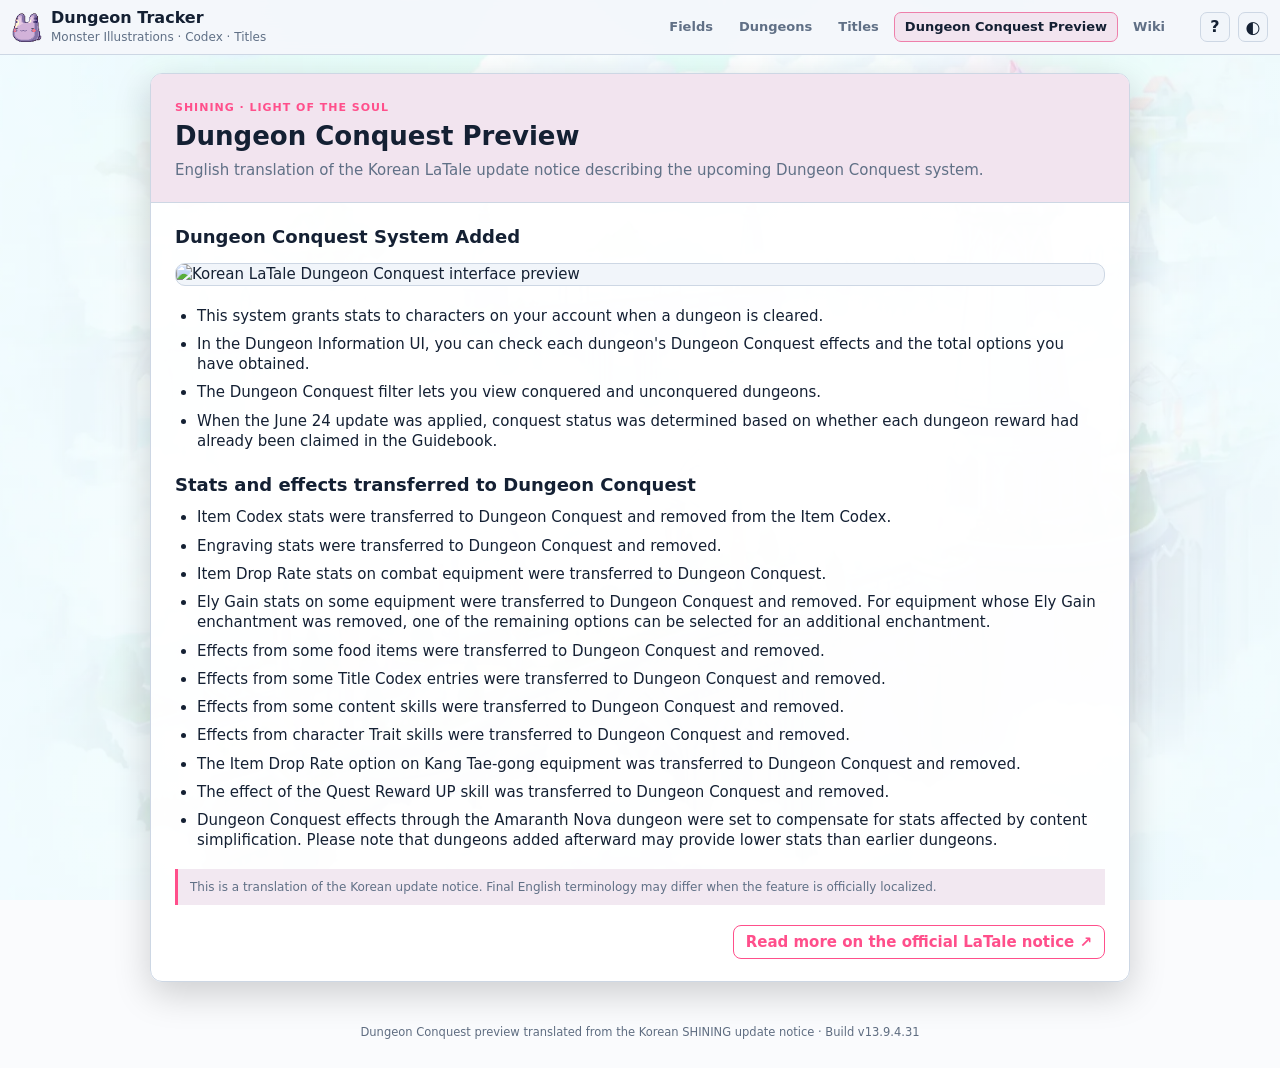
==== conquest-preview.html @ 909fe715 "Add files via upload" ====
<!doctype html>
<html lang="en">
<head>
  <meta charset="utf-8">
  <meta name="viewport" content="width=device-width,initial-scale=1">
  <meta name="color-scheme" content="dark light">
  <link rel="icon" type="image/x-icon" href="favicon.ico?v=13.9.4.31">
  <link rel="shortcut icon" type="image/x-icon" href="favicon.ico?v=13.9.4.31">
  <title>Dungeon Conquest Preview · LaTale Dungeon Tracker</title>
  <link rel="stylesheet" href="assets/styles.css?v=13.9.4.31">
</head>
<body>
  <header class="topbar"><div class="shell topbar-inner">
    <a class="brand" href="dungeons.html" aria-label="LaTale Dungeon Tracker home"><span class="brand-mark"><img src="assets/favicon-purple.png?v=13.9.4.31" alt="" aria-hidden="true"></span><span><strong>Dungeon Tracker</strong><small>Monster Illustrations · Codex · Titles</small></span></a>
    <nav class="site-nav" aria-label="Site sections">
      <a class="site-nav-link" href="fields.html">Fields</a><a class="site-nav-link" href="dungeons.html">Dungeons</a><a class="site-nav-link" href="titles.html">Titles</a><a class="site-nav-link active" href="conquest-preview.html">Dungeon Conquest Preview</a><a class="site-nav-link" href="https://latale.wiki.gg/wiki/Illustration_Book" target="_blank" rel="noopener noreferrer">Wiki</a>
    </nav>
    <div class="topbar-actions"><button id="help-toggle" class="icon-button help-button" type="button" aria-label="Open tracker guide" title="Guide / Help">?</button><button id="theme-toggle" class="icon-button" type="button" aria-label="Theme: System. Click to switch theme." title="Theme: System">◐</button></div>
  </div></header>
  <main class="shell conquest-preview-page">
    <article class="conquest-preview-shell">
      <header class="conquest-preview-hero"><span class="conquest-preview-kicker">SHINING · Light of the Soul</span><h1>Dungeon Conquest Preview</h1><p>English translation of the Korean LaTale update notice describing the upcoming Dungeon Conquest system.</p></header>
      <div class="conquest-preview-content">
        <h2>Dungeon Conquest System Added</h2>
        <img class="conquest-preview-image" src="https://static.latale.com/latale/Contents/2026/06/2026062414120772065.PNG" alt="Korean LaTale Dungeon Conquest interface preview">
        <ul>
          <li>This system grants stats to characters on your account when a dungeon is cleared.</li>
          <li>In the Dungeon Information UI, you can check each dungeon's Dungeon Conquest effects and the total options you have obtained.</li>
          <li>The Dungeon Conquest filter lets you view conquered and unconquered dungeons.</li>
          <li>When the June 24 update was applied, conquest status was determined based on whether each dungeon reward had already been claimed in the Guidebook.</li>
        </ul>
        <h2>Stats and effects transferred to Dungeon Conquest</h2>
        <ul>
          <li>Item Codex stats were transferred to Dungeon Conquest and removed from the Item Codex.</li>
          <li>Engraving stats were transferred to Dungeon Conquest and removed.</li>
          <li>Item Drop Rate stats on combat equipment were transferred to Dungeon Conquest.</li>
          <li>Ely Gain stats on some equipment were transferred to Dungeon Conquest and removed. For equipment whose Ely Gain enchantment was removed, one of the remaining options can be selected for an additional enchantment.</li>
          <li>Effects from some food items were transferred to Dungeon Conquest and removed.</li>
          <li>Effects from some Title Codex entries were transferred to Dungeon Conquest and removed.</li>
          <li>Effects from some content skills were transferred to Dungeon Conquest and removed.</li>
          <li>Effects from character Trait skills were transferred to Dungeon Conquest and removed.</li>
          <li>The Item Drop Rate option on Kang Tae-gong equipment was transferred to Dungeon Conquest and removed.</li>
          <li>The effect of the Quest Reward UP skill was transferred to Dungeon Conquest and removed.</li>
          <li>Dungeon Conquest effects through the Amaranth Nova dungeon were set to compensate for stats affected by content simplification. Please note that dungeons added afterward may provide lower stats than earlier dungeons.</li>
        </ul>
        <div class="conquest-preview-note">This is a translation of the Korean update notice. Final English terminology may differ when the feature is officially localized.</div>
        <div class="conquest-preview-source"><a href="https://www.latale.com/news/notice/view/3705?category=3&amp;page=1" target="_blank" rel="noopener noreferrer">Read more on the official LaTale notice ↗</a></div>
      </div>
    </article>
  </main>
  <div id="welcome-overlay" class="welcome-overlay hidden" aria-hidden="true">
    <section id="welcome-popup" class="welcome-popup" role="dialog" aria-modal="true" aria-labelledby="welcome-title">
      <div class="welcome-popup-head"><div><span class="tutorial-kicker">WELCOME</span><h1 id="welcome-title">LaTale Dungeon Tracker</h1><p>Track Field and Dungeon Monster Illustrations, Codex items, title materials, and completion progress in one place.</p></div><button id="welcome-close" class="icon-button welcome-close" type="button" aria-label="Close guide" title="Close guide">×</button></div>
      <div class="welcome-guide-grid" aria-label="How to use the tracker">
        <article class="welcome-guide-card"><span class="tutorial-step">01</span><h2>Fields</h2><p>Browse field locations with Monster Illustrations and Item Codex entries grouped together.</p></article>
        <article class="welcome-guide-card"><span class="tutorial-step">02</span><h2>Dungeons</h2><p>Track Dungeon Monster Illustrations, Codex items, titles, and overall completion.</p></article>
        <article class="welcome-guide-card"><span class="tutorial-step">03</span><h2>Titles</h2><p>Track title materials, requirements, title sets, and completed titlebooks.</p></article>
        <article class="welcome-guide-card"><span class="tutorial-step">04</span><h2>Saved locally</h2><p>Your completion progress is stored in this browser.</p></article>
      </div>
      <div class="welcome-disclaimer"><strong>Disclaimer</strong><p>This is an unofficial community tracker and is not affiliated with or endorsed by Actoz Soft, Papaya Play, or the LaTale development team. Official notices remain authoritative.</p><p>The Codex system is being revamped in the upcoming major update <a href="https://www.latale.com/news/notice/view/3705?category=3&amp;page=1" target="_blank" rel="noopener noreferrer"><strong><em>SHINING</em></strong></a>.</p></div>
    </section>
  </div>
  <footer class="shell footer">Dungeon Conquest preview translated from the Korean SHINING update notice · Build v13.9.4.31</footer>
  <script src="assets/conquest-preview.js?v=13.9.4.31"></script>
</body>
</html>
---- assets/styles.css ----
:root{
  --bg:#0b0f17;
  --panel:#111722;
  --panel-2:#151d2a;
  --panel-3:#0e141e;
  --line:#263244;
  --line-soft:#1d2736;
  --text:#edf3ff;
  --muted:#8e9bb0;
  --accent:#6ea8ff;
  --codex:#93b2ff;
  --codex-bg:#172849;
  --title:#d7adff;
  --title-bg:#2d1e43;
  --badge5:#8ed6a5;
  --badge5-bg:#173524;
  --progress-pink:#ff4f8b;
  --bg-overlay:rgba(11,15,23,.70);
  --radius:9px;
}

html[data-theme="light"]{
  --bg:#f4f7fb;
  --panel:#ffffff;
  --panel-2:#f1f5fa;
  --panel-3:#f7f9fc;
  --line:#cdd7e4;
  --line-soft:#e3e9f0;
  --text:#142033;
  --muted:#607086;
  --accent:#ff4f8b;
  --codex:#3567c8;
  --codex-bg:#e8f0ff;
  --title:#7a3fb2;
  --title-bg:#f2e8fb;
  --badge5:#277a47;
  --badge5-bg:#e5f5ea;
  --progress-pink:#ff4f8b;
  --bg-overlay:rgba(255,255,255,.56);
}

*{box-sizing:border-box}
html{scroll-behavior:smooth}
body{
  margin:0;
  background:
    linear-gradient(var(--bg-overlay), var(--bg-overlay)),
    url("bg-latale-dark.jpg") center top / cover no-repeat fixed,
    var(--bg);
  color:var(--text);
  font:15px/1.35 Inter,ui-sans-serif,system-ui,-apple-system,BlinkMacSystemFont,"Segoe UI",sans-serif;
}

html[data-theme="light"] body{
  background:
    linear-gradient(var(--bg-overlay), var(--bg-overlay)),
    url("bg-latale.webp") center top / cover no-repeat fixed,
    var(--bg);
}

button,input{font:inherit}
.shell{width:min(1440px,calc(100% - 24px));margin-inline:auto}

.topbar{
  position:sticky;top:0;z-index:30;
  border-bottom:1px solid var(--line);
  background:color-mix(in srgb,var(--bg) 97%,transparent);
  -webkit-backdrop-filter:blur(18px) saturate(125%);
  backdrop-filter:blur(18px) saturate(125%);
}
.topbar-inner{height:54px;display:flex;align-items:center;justify-content:space-between;gap:16px}
.brand{display:flex;align-items:center;gap:9px;color:inherit;text-decoration:none;min-width:0}
.brand-mark{
  width:30px;height:30px;display:grid;place-items:center;flex:0 0 auto;
  border-radius:7px;overflow:hidden;
}
.brand-mark img{width:100%;height:100%;display:block;object-fit:contain}
.brand strong{display:block;font-size:16px;line-height:1.1}
.brand small{display:block;color:var(--muted);font-size:12px;margin-top:2px}
.topbar-actions{display:flex;align-items:center;gap:8px}
.result-count{color:var(--muted);font-size:13px;white-space:nowrap;margin-right:6px}
.icon-button{width:30px;height:30px;display:grid;place-items:center;border:1px solid var(--line);border-radius:7px;background:var(--panel-2);color:var(--text);cursor:pointer;padding:0;font-size:17px;line-height:1}
.icon-button:hover{border-color:var(--accent);background:color-mix(in srgb,var(--panel-2) 88%,var(--accent) 12%)}
.icon-button:focus-visible{outline:2px solid var(--accent);outline-offset:2px}

.page{padding-top:0}
.filter-panel{
  position:sticky;top:54px;z-index:29;
  padding:10px;border:1px solid var(--line);border-top:0;
  border-radius:0 0 var(--radius) var(--radius);
  background:color-mix(in srgb,var(--panel) 97%,transparent);
  -webkit-backdrop-filter:blur(18px) saturate(125%);
  backdrop-filter:blur(18px) saturate(125%);
  box-shadow:0 12px 28px rgba(0,0,0,.18),0 1px 0 color-mix(in srgb,var(--line) 80%,transparent);
}
.filter-top{display:flex;gap:8px;flex-wrap:wrap}
.search-wrap{min-width:min(360px,100%)}
.search-wrap{
  flex:1;min-width:0;height:34px;display:flex;align-items:center;gap:7px;
  border:1px solid var(--line);border-radius:7px;background:var(--panel-3);padding:0 9px;
}
.search-icon{color:var(--muted);font-size:19px;line-height:1}
.search-wrap input{width:100%;border:0;outline:0;background:transparent;color:var(--text);font-size:14px}
.search-wrap input::placeholder{color:#69778c}
.search-wrap:focus-within{border-color:var(--accent);box-shadow:0 0 0 2px color-mix(in srgb,var(--accent) 18%,transparent)}
.small-button{
  height:34px;border:1px solid var(--line);border-radius:7px;background:var(--panel-2);color:var(--muted);padding:0 12px;cursor:pointer;
}
.small-button:hover{color:var(--text);border-color:var(--accent);background:color-mix(in srgb,var(--panel-2) 90%,var(--accent) 10%)}

.range-row{display:flex;flex-wrap:wrap;gap:5px;margin-top:8px}
.range-chip{position:relative;cursor:pointer;user-select:none}
.range-chip input{position:absolute;opacity:0;pointer-events:none}
.range-chip span{
  min-height:28px;display:flex;align-items:center;padding:4px 9px;
  border:1px solid var(--line);border-radius:6px;background:var(--panel-3);color:var(--muted);
  font-size:13px;font-weight:650;white-space:nowrap;
}
.range-chip input:checked + span{border-color:var(--accent);background:color-mix(in srgb,var(--panel-3) 82%,var(--accent) 18%);color:var(--text)}
.range-chip input:focus-visible + span{outline:2px solid var(--accent);outline-offset:2px}
.all-chip span{font-weight:800}

.legend{display:flex;align-items:center;gap:14px;flex-wrap:wrap;margin-top:8px;color:var(--muted);font-size:12px}
.legend span{display:inline-flex;align-items:center;gap:5px}
.legend-note{margin-left:auto}
.dot{width:7px;height:7px;border-radius:50%;display:inline-block}
.codex-dot{background:var(--codex)}
.title-dot{background:var(--title)}
.badge5-dot{background:var(--badge5)}

.dungeon-grid{
  display:grid;grid-template-columns:repeat(2,minmax(0,1fr));gap:10px;
  padding:10px 0 18px;
}
.dungeon-card{
  min-width:0;align-self:start;overflow:hidden;
  border:1px solid var(--line);border-radius:var(--radius);background:var(--panel);
}
.dungeon-head{
  min-height:42px;padding:0;display:flex;align-items:stretch;
  border-bottom:1px solid var(--line-soft);background:var(--panel-2);
}
.dungeon-toggle,.dungeon-static-head{width:100%;padding:8px 9px;display:flex;align-items:flex-start;justify-content:space-between;gap:8px;border:0;background:transparent;color:inherit;text-align:left}
.dungeon-toggle{cursor:pointer}
.dungeon-toggle:hover{background:color-mix(in srgb,var(--panel-2) 88%,var(--accent) 12%)}
.dungeon-toggle:focus-visible{outline:2px solid var(--accent);outline-offset:-2px}
.dungeon-head-right{display:flex;align-items:center;gap:6px;flex:0 0 auto}
.collapse-chevron{width:14px;color:var(--muted);font-size:13px;line-height:1;transition:transform .15s ease;transform:rotate(0deg)}
.dungeon-card .collapse-chevron{transform:rotate(-90deg)}
.dungeon-card.expanded .collapse-chevron{transform:rotate(0deg)}
.dungeon-card.expandable .dungeon-body{display:none}
.dungeon-card.expandable.expanded .dungeon-body{display:block}
.dungeon-card.expandable.expanded .dungeon-summary,
.dungeon-card.expandable.expanded .monster-summary{display:none}
.dungeon-summary{display:flex;align-items:center;gap:10px;flex-wrap:wrap;padding:6px 9px;border-top:1px solid var(--line-soft);background:var(--panel-3);color:var(--muted);font-size:10.5px}
.dungeon-summary span{white-space:nowrap}
.dungeon-summary strong{color:#aab7ca;font-size:10px;letter-spacing:.025em;text-transform:uppercase}
.dungeon-card.no-drops .dungeon-head{border-bottom:1px solid var(--line-soft)}
.dungeon-title-wrap{min-width:0}
.dungeon-name{font-size:14px;font-weight:760;line-height:1.2;overflow-wrap:anywhere}
.dungeon-meta{display:flex;align-items:center;gap:7px;margin-top:3px;color:var(--muted);font-size:11.5px}
.level-badge{
  flex:0 0 auto;border:1px solid color-mix(in srgb,var(--accent) 66%,var(--line));border-radius:5px;
  background:color-mix(in srgb,var(--panel-3) 84%,var(--accent) 16%);color:color-mix(in srgb,var(--text) 84%,var(--accent) 16%);
  padding:2px 5px;font-size:11px;font-weight:800;white-space:nowrap;
}

.item-columns{
  display:grid;grid-template-columns:repeat(4,minmax(0,1fr));align-items:stretch;
}
.item-column{min-width:0;border-right:1px solid var(--line-soft)}
.item-column:last-child{border-right:0}
.item-column-head{
  padding:5px 7px;border-bottom:1px solid var(--line-soft);background:var(--panel-3);
  color:#aab7ca;font-size:10.5px;font-weight:800;letter-spacing:.045em;text-transform:uppercase;
}
.item-list{list-style:none;margin:0;padding:0}
.item-row{
  min-height:29px;padding:4px 6px;border-top:1px solid var(--line-soft);
  display:flex;align-items:flex-start;justify-content:space-between;gap:5px;
}
.item-row:first-child{border-top:0}
.item-row:hover{background:#151d29}
.item-name{min-width:0;font-size:11.5px;line-height:1.2;overflow-wrap:anywhere}
.item-flags{display:flex;align-items:center;justify-content:flex-end;gap:2px;flex-wrap:wrap;flex:0 0 auto;max-width:82px}
.flag{
  display:inline-flex;align-items:center;justify-content:center;height:15px;padding:0 4px;
  border:1px solid transparent;border-radius:999px;font-size:9px;font-weight:800;letter-spacing:.005em;white-space:nowrap;
}
.flag.codex{border-color:#365487;background:var(--codex-bg);color:var(--codex)}
.flag.title{border-color:#664488;background:var(--title-bg);color:var(--title)}
.flag.badge5{border-color:#38694a;background:var(--badge5-bg);color:var(--badge5)}
.column-empty{padding:8px 7px;color:#465367;font-size:11px;text-align:center}
.no-items{padding:10px;color:var(--muted);font-size:12px}
.card-note{padding:5px 8px;border-top:1px solid var(--line-soft);color:#718096;font-size:11px;background:#0f151f}
.card-note strong{color:#9aa7bb;font-weight:650}

.empty-state{margin:10px 0 30px;padding:30px;border:1px dashed var(--line);border-radius:var(--radius);text-align:center;color:var(--muted)}
.hidden{display:none!important}
.footer{padding:3px 0 28px;color:#5f6d81;font-size:11.5px;text-align:center}

@media(max-width:1180px){
  .item-columns{grid-template-columns:repeat(2,minmax(0,1fr))}
  .item-column:nth-child(2){border-right:0}
  .item-column:nth-child(-n+2){border-bottom:1px solid var(--line-soft)}
}
@media(max-width:840px){
  .page{padding-top:10px}
  .dungeon-grid{grid-template-columns:1fr}
  .filter-panel{position:static;border-top:1px solid var(--line);border-radius:var(--radius);box-shadow:0 8px 24px rgba(0,0,0,.10)}
  .legend-note{width:100%;margin-left:0}
  .item-columns{grid-template-columns:repeat(4,minmax(0,1fr))}
  .item-column:nth-child(2){border-right:1px solid var(--line-soft)}
  .item-column:nth-child(-n+2){border-bottom:0}
}
@media(max-width:620px){
  .shell{width:min(100% - 14px,1440px)}
  .brand small{display:none}
  .dungeon-grid{grid-template-columns:1fr;gap:7px}
  .range-row{display:grid;grid-template-columns:repeat(2,minmax(0,1fr))}
  .range-chip span{white-space:normal}
  .filter-top{align-items:stretch}
  .small-button{padding-inline:10px}
  .item-columns{grid-template-columns:repeat(2,minmax(0,1fr))}
  .item-column:nth-child(2){border-right:0}
  .item-column:nth-child(-n+2){border-bottom:1px solid var(--line-soft)}
}
@media(max-width:380px){
  .item-columns{grid-template-columns:1fr}
  .item-column{border-right:0;border-bottom:1px solid var(--line-soft)!important}
  .item-column:last-child{border-bottom:0!important}
}

html[data-theme="light"] .range-chip input:checked + span{border-color:var(--accent);background:color-mix(in srgb,#fff 86%,var(--accent) 14%);color:#7d173e}
html[data-theme="light"] .level-badge{background:color-mix(in srgb,#fff 88%,var(--accent) 12%);color:#9c2454;border-color:color-mix(in srgb,var(--accent) 68%,#cdd7e4)}
html[data-theme="light"] .item-row:hover{background:#f4f7fb}
html[data-theme="light"] .card-note{background:#f7f9fc;color:#617188}
html[data-theme="light"] .card-note strong{color:#42536b}


/* V10.5 completion tracking */
.item-check{
  appearance:none;-webkit-appearance:none;flex:0 0 auto;width:15px;height:15px;margin:1px 5px 0 0;
  border:1px solid var(--line);border-radius:4px;background:var(--panel-3);cursor:pointer;position:relative;
}
.item-check:checked{border-color:var(--codex);background:var(--codex)}
.item-check:checked::after{content:"✓";position:absolute;inset:0;display:grid;place-items:center;color:var(--bg);font-size:11px;font-weight:900;line-height:1}
.item-check:focus-visible{outline:2px solid var(--accent);outline-offset:2px}
.item-main{min-width:0;display:flex;align-items:flex-start;flex:1}
.item-row.completed .item-name{text-decoration:line-through;opacity:.55}
.item-row.completed .item-flags{opacity:.6}
.summary-progress{margin-left:auto}


/* V11 shared navigation + Title Tracker */
.site-nav{display:flex;align-items:center;gap:4px;margin-left:auto;margin-right:8px}
.site-nav-link{display:flex;align-items:center;height:30px;padding:0 10px;border:1px solid transparent;border-radius:7px;color:var(--muted);text-decoration:none;font-size:13px;font-weight:700}
.site-nav-link:hover{color:var(--text);background:var(--panel-2)}
.site-nav-link.active{color:var(--text);border-color:color-mix(in srgb,var(--accent) 65%,var(--line));background:color-mix(in srgb,var(--panel-2) 90%,var(--accent) 10%)}
.compact-select{height:34px;border:1px solid var(--line);border-radius:7px;background:var(--panel-2);color:var(--text);padding:0 30px 0 10px}
.danger-button{white-space:nowrap}
.title-progress-strip{display:flex;align-items:center;gap:12px;margin-top:8px;color:var(--muted);font-size:12px}
.title-progress-strip strong{color:var(--text)}
.title-progress-track{height:5px;flex:1;max-width:260px;border-radius:999px;background:var(--line-soft);overflow:hidden}
.title-progress-track i{display:block;height:100%;width:0;background:var(--accent);transition:width .2s ease}
.title-table-wrap{margin:10px 0 18px;border:1px solid var(--line);border-radius:var(--radius);overflow:auto;background:var(--panel);box-shadow:0 8px 24px rgba(0,0,0,.08)}
.title-table{width:max-content;min-width:100%;border-collapse:separate;border-spacing:0;font-size:12px}
.title-table th,.title-table td{border-right:1px solid var(--line-soft);border-bottom:1px solid var(--line-soft);padding:6px 7px;vertical-align:middle}
.title-table th:last-child,.title-table td:last-child{border-right:0}
.title-table tbody tr:last-child td{border-bottom:0}
.title-table thead th{position:sticky;top:0;z-index:3;background:var(--panel-2);color:var(--text);text-align:left;font-size:11px;font-weight:800;letter-spacing:.02em;white-space:nowrap;box-shadow:0 1px 0 var(--line)}
.title-table tbody tr:hover td{background:color-mix(in srgb,var(--panel) 90%,var(--accent) 10%)}
.title-table .complete-col,.title-table .complete-cell{width:76px;text-align:center}
.title-table .number-col,.title-table .number-cell{width:92px;text-align:center}
.title-table .title-name-cell{min-width:210px;font-weight:700}
.title-table .material-cell{min-width:210px;max-width:280px}
.title-table .title-set-cell{min-width:190px;max-width:260px}
.title-table .level-cell{white-space:nowrap}
.title-table .required-cell{font-weight:700}
.title-complete-check{width:17px;height:17px;accent-color:var(--accent);cursor:pointer}
.current-input{width:72px;height:28px;border:1px solid var(--line);border-radius:5px;background:var(--panel-3);color:var(--text);padding:2px 6px;text-align:right}
.current-input:focus{outline:2px solid var(--accent);outline-offset:1px}
.remaining-cell{font-variant-numeric:tabular-nums;font-weight:650}
.empty-cell{color:var(--muted)}
.title-complete-row td{background:color-mix(in srgb,var(--badge5-bg) 45%,var(--panel) 55%)}
.title-complete-row .title-name-cell{text-decoration:line-through;color:var(--muted)}
@media(max-width:760px){
  .site-nav{order:3;width:100%;margin:0;padding-bottom:6px}.topbar-inner{height:auto;min-height:54px;flex-wrap:wrap}.site-nav-link{flex:1;justify-content:center}
  .title-filter-panel{position:static}.title-table-wrap{margin-top:10px}.title-page{padding-top:8px}
}

/* V11.1 — wider, more readable Title Tracker */
.title-tracker-page .shell{width:calc(100% - 40px);max-width:none}
.title-tracker-page .title-page{padding-top:0}
.title-tracker-page .title-table-wrap{margin-top:10px}
.title-tracker-page .title-table{font-size:14px}
.title-tracker-page .title-table th,.title-tracker-page .title-table td{padding:8px 9px}
.title-tracker-page .title-table thead th{font-size:13px}
.title-tracker-page .title-table .complete-col,.title-tracker-page .title-table .complete-cell{width:88px}
.title-tracker-page .title-table .number-col,.title-tracker-page .title-table .number-cell{width:108px}
.title-tracker-page .title-table .title-name-cell{min-width:270px}
.title-tracker-page .title-table .material-cell{min-width:260px;max-width:360px}
.title-tracker-page .title-table .title-set-cell{min-width:240px;max-width:340px}
.title-tracker-page .current-input{width:82px;height:32px;font-size:14px}
.title-tracker-page .compact-select{font-size:14px}
.title-tracker-page .title-progress-strip{font-size:14px}
@media(max-width:760px){.title-tracker-page .shell{width:calc(100% - 14px)}}


/* V11.2 — compact stacked Title Tracker */
.title-tracker-page .title-table{width:100%;min-width:980px;table-layout:fixed}
.title-tracker-page .title-table .complete-col,.title-tracker-page .title-table .complete-cell{width:82px}
.title-tracker-page .title-table .level-head,.title-tracker-page .title-table .level-cell{width:82px;text-align:center}
.title-tracker-page .title-table .required-head,.title-tracker-page .title-table .required-cell{width:100px;text-align:center}
.title-tracker-page .title-table .title-name-cell{width:24%;min-width:220px}
.title-tracker-page .title-table .materials-stack-cell{width:42%;padding:0}
.title-tracker-page .title-table .title-set-cell{width:20%;min-width:190px}
.title-name-cell strong{display:block;font-size:14px}
.title-dungeon-name{display:block;margin-top:3px;color:var(--muted);font-size:12px;font-weight:500}
.material-progress-row{display:grid;grid-template-columns:minmax(190px,1fr) 118px 105px;align-items:center;min-height:42px;border-top:1px solid var(--line-soft)}
.material-progress-row:first-child{border-top:0}
.material-progress-row:hover{background:color-mix(in srgb,var(--panel) 88%,var(--accent) 12%)}
.material-info{min-width:0;display:flex;align-items:center;gap:6px;padding:7px 9px}
.material-name{min-width:0;overflow-wrap:anywhere}
.material-type-badge{display:inline-flex;align-items:center;height:18px;padding:0 6px;border-radius:999px;font-size:10px;font-weight:800;white-space:nowrap}
.material-type-badge.event{color:#c9a7ff;background:var(--title-bg);border:1px solid #664488}
.material-type-badge.etc{color:#9fb7d8;background:#172537;border:1px solid #3b526f}
.material-type-badge.equipment{color:var(--codex);background:var(--codex-bg);border:1px solid #365487}
.material-type-text{color:var(--muted);font-size:12px;white-space:nowrap}
.material-current-wrap,.material-remaining{height:100%;display:flex;align-items:center;justify-content:flex-end;gap:6px;padding:5px 8px;border-left:1px solid var(--line-soft)}
.material-current-wrap span,.material-remaining span{color:var(--muted);font-size:10px;text-transform:uppercase;letter-spacing:.03em}
.material-current-wrap .current-input{width:62px;height:30px}
.material-remaining strong{min-width:28px;text-align:right;font-variant-numeric:tabular-nums}
.material-remaining.ready strong{color:var(--badge5)}
.no-title-materials{padding:10px;color:var(--muted)}
.title-complete-row .title-dungeon-name{color:var(--muted)}
@media(max-width:1000px){
  .material-progress-row{grid-template-columns:minmax(170px,1fr) 108px 96px}
  .material-current-wrap span,.material-remaining span{display:none}
}
@media(max-width:760px){
  .title-tracker-page .title-table{min-width:820px}
}


/* V11.4 — definitive compact stacked Title Tracker */
.title-tracker-page .shell{width:calc(100% - 32px);max-width:none}
.title-tracker-page .title-page{padding-top:0}
.title-tracker-page .title-table-wrap{margin:10px 0 18px;overflow:auto}
.title-tracker-page .title-table{width:100%;min-width:1040px;table-layout:fixed;border-collapse:separate;border-spacing:0;font-size:14px}
.title-tracker-page .title-table th,.title-tracker-page .title-table td{padding:8px 10px;vertical-align:middle}
.title-tracker-page .title-table thead th{font-size:13px}
.title-tracker-page .title-table .complete-col,.title-tracker-page .title-table .complete-cell{width:82px;text-align:center}
.title-tracker-page .title-table .level-head,.title-tracker-page .title-table .level-cell{width:82px;text-align:center}
.title-tracker-page .title-table .required-head,.title-tracker-page .title-table .required-cell{width:104px;text-align:center}
.title-tracker-page .title-table .title-name-cell{width:25%;min-width:240px}
.title-tracker-page .title-table .materials-stack-cell{width:43%;padding:0}
.title-tracker-page .title-table .title-set-cell{width:20%;min-width:200px}
.title-name-cell strong{display:block;font-size:14px;line-height:1.25}
.title-dungeon-name{display:block;margin-top:3px;color:var(--muted);font-size:12px;font-weight:500}
.materials-head-title{display:block}
.materials-head-cols{display:grid;grid-template-columns:minmax(220px,1fr) 118px 108px;gap:0;margin:5px -10px -8px;border-top:1px solid var(--line-soft);color:var(--muted);font-size:10px;text-transform:uppercase;letter-spacing:.03em}
.materials-head-cols span{padding:5px 9px;border-left:1px solid var(--line-soft)}
.materials-head-cols span:first-child{border-left:0}
.material-progress-row{display:grid;grid-template-columns:minmax(220px,1fr) 118px 108px;align-items:stretch;min-height:44px;border-top:1px solid var(--line-soft)}
.material-progress-row:first-child{border-top:0}
.material-progress-row:hover{background:color-mix(in srgb,var(--panel) 88%,var(--accent) 12%)}
.material-info{min-width:0;display:flex;align-items:center;gap:7px;padding:8px 10px}
.material-name{min-width:0;overflow-wrap:anywhere}
.material-type-badge{display:inline-flex;align-items:center;height:19px;padding:0 6px;border-radius:999px;font-size:10px;font-weight:800;white-space:nowrap}
.material-type-badge.event{color:#c9a7ff;background:var(--title-bg);border:1px solid #664488}
.material-type-badge.etc{color:#9fb7d8;background:#172537;border:1px solid #3b526f}
.material-type-badge.equipment{color:var(--codex);background:var(--codex-bg);border:1px solid #365487}
.material-type-text{color:var(--muted);font-size:12px;white-space:nowrap}
.material-current-wrap,.material-remaining{height:100%;display:flex;align-items:center;justify-content:flex-end;gap:6px;padding:6px 9px;border-left:1px solid var(--line-soft)}
.material-current-wrap span,.material-remaining span{display:none}
.material-current-wrap .current-input{width:72px;height:31px;font-size:14px}
.material-remaining strong{min-width:32px;text-align:right;font-variant-numeric:tabular-nums}
.material-remaining.ready strong{color:var(--badge5)}
.no-title-materials{padding:10px;color:var(--muted)}
.title-complete-row .title-dungeon-name{color:var(--muted)}
@media(max-width:900px){
  .title-tracker-page .shell{width:calc(100% - 14px)}
  .title-tracker-page .title-table{min-width:900px}
  .materials-head-cols,.material-progress-row{grid-template-columns:minmax(190px,1fr) 106px 96px}
}


/* V11.5 — compact Title Tracker */
.title-tracker-page .shell{width:min(1180px,calc(100% - 24px));max-width:1180px}
.title-tracker-page .title-table-wrap{margin:10px auto 18px;overflow:auto}
.title-tracker-page .title-table{width:100%;min-width:920px;table-layout:fixed;font-size:13px}
.title-tracker-page .title-table th,.title-tracker-page .title-table td{padding:7px 8px}
.title-tracker-page .title-table thead th{font-size:12px}
.title-tracker-page .title-table .complete-col,.title-tracker-page .title-table .complete-cell{width:74px}
.title-tracker-page .title-table .level-head,.title-tracker-page .title-table .level-cell{width:70px}
.title-tracker-page .title-table .required-head,.title-tracker-page .title-table .required-cell{width:86px}
.title-tracker-page .title-table .title-name-cell{width:26%;min-width:210px}
.title-tracker-page .title-table .materials-stack-cell{width:42%;padding:0}
.title-tracker-page .title-table .title-set-cell{width:18%;min-width:150px}
.materials-head-cols{display:none!important}
.material-progress-row{display:grid;grid-template-columns:minmax(0,1fr) auto;align-items:center;min-height:39px;border-top:1px solid var(--line-soft)}
.material-progress-row:first-child{border-top:0}
.material-info{min-width:0;display:flex;align-items:center;gap:6px;padding:6px 8px}
.material-name{min-width:0;overflow-wrap:anywhere}
.material-progress-inline{display:flex;align-items:center;justify-content:flex-end;gap:7px;padding:5px 8px;white-space:nowrap}
.material-progress-inline .current-input{width:62px;height:29px;padding:3px 6px;text-align:center;font-size:13px}
.progress-slash{color:var(--muted);font-weight:700}
.material-remaining{display:inline-flex!important;height:auto!important;align-items:center;justify-content:flex-start;padding:0!important;border:0!important;min-width:82px;color:var(--muted)}
.material-remaining strong{min-width:0!important;text-align:left!important;font-weight:650;font-variant-numeric:tabular-nums}
.material-remaining.ready strong{color:var(--badge5)}
.material-type-badge.etc{color:#71c58c;background:#163522;border-color:#2e7447}
html[data-theme="light"] .material-type-badge.etc{color:#21683c;background:#e4f4e9;border-color:#79b88c}
@media(max-width:980px){
  .title-tracker-page .shell{width:calc(100% - 14px);max-width:none}
  .title-tracker-page .title-table{min-width:860px}
}

/* v11.6: completed title material inputs are locked and visibly inactive */
.title-tracker-page .current-input:disabled{
  opacity:.55;
  cursor:not-allowed;
  color:var(--muted);
  background:var(--panel-3);
  border-color:var(--line-soft);
}
html[data-theme="light"] .title-tracker-page .current-input:disabled{
  background:#eef1f5;
  color:#8b95a5;
}


/* V11.7 — compact title tracker: inline dungeon level, wider materials, stacked title sets */
.title-tracker-page .title-table{min-width:880px}
.title-tracker-page .title-table .title-name-cell{width:29%;min-width:235px}
.title-tracker-page .title-table .required-head,.title-tracker-page .title-table .required-cell{width:82px}
.title-tracker-page .title-table .materials-stack-cell{width:49%;padding:0}
.title-tracker-page .title-table .title-set-cell{width:16%;min-width:145px}
.title-dungeon-name{display:flex;align-items:center;gap:7px;flex-wrap:wrap}
.dungeon-level-inline{display:inline-flex;align-items:center;height:18px;padding:0 5px;border:1px solid #40577c;border-radius:5px;background:#17233a;color:#b9cbff;font-size:10px;font-weight:800;white-space:nowrap}
html[data-theme="light"] .dungeon-level-inline{background:#edf3ff;color:#315586;border-color:#9cb0cd}
.material-progress-row{grid-template-columns:minmax(235px,1fr) auto}
.material-info{padding-right:12px}
.title-set-cell{white-space:normal}
.title-set-line{display:block;line-height:1.25;padding:2px 0}
.title-set-line + .title-set-line{margin-top:3px;padding-top:5px;border-top:1px solid var(--line-soft)}
@media(max-width:980px){
  .title-tracker-page .title-table{min-width:820px}
  .title-tracker-page .title-table .title-name-cell{min-width:215px}
  .material-progress-row{grid-template-columns:minmax(210px,1fr) auto}
}

/* V11.8 — dungeon level shown as plain text in parentheses */
.title-dungeon-name{display:block;margin-top:3px;color:var(--muted);font-size:12px;font-weight:500}
.dungeon-level-inline{display:none!important}


/* V11.9 — Required amount is calculated internally, no standalone column */
.title-tracker-page .title-table{min-width:800px}
.title-tracker-page .title-table .title-name-cell{width:31%;min-width:235px}
.title-tracker-page .title-table .materials-stack-cell{width:52%;padding:0}
.title-tracker-page .title-table .title-set-cell{width:17%;min-width:145px}
@media(max-width:760px){
  .title-tracker-page .title-table{min-width:760px}
}

/* V12.0 — rebalance compact Title Tracker columns and prevent overlap */
.title-tracker-page .title-table{min-width:800px}
.title-tracker-page .title-table .title-name-cell{width:30%;min-width:230px}
.title-tracker-page .title-table .materials-stack-cell{width:58%;padding:0;overflow:hidden}
.title-tracker-page .title-table .title-set-cell{width:12%;min-width:108px;max-width:135px;white-space:normal;overflow-wrap:anywhere}
.material-progress-row{grid-template-columns:minmax(0,1fr) 168px;min-width:0}
.material-info{min-width:0;padding-right:10px}
.material-name{min-width:0;overflow-wrap:anywhere}
.material-progress-inline{min-width:0;width:168px;box-sizing:border-box;overflow:hidden;padding-left:6px;padding-right:6px;gap:6px}
.material-progress-inline .current-input{flex:0 0 58px;width:58px}
.material-remaining{min-width:0;flex:1 1 auto;overflow:hidden}
.material-remaining strong{white-space:nowrap;overflow:hidden;text-overflow:ellipsis}
.title-set-line{overflow-wrap:anywhere}
@media(max-width:900px){
  .title-tracker-page .title-table{min-width:760px}
  .title-tracker-page .title-table .title-name-cell{width:29%;min-width:215px}
  .title-tracker-page .title-table .materials-stack-cell{width:59%}
  .title-tracker-page .title-table .title-set-cell{width:12%;min-width:100px}
  .material-progress-row{grid-template-columns:minmax(0,1fr) 160px}
  .material-progress-inline{width:160px}
}

/* V12.1 — stable compact title columns; no Materials/Title Set overlap */
.title-tracker-page .title-table{
  width:100%;
  min-width:860px;
  table-layout:fixed;
}
.title-tracker-page .title-table .complete-col,
.title-tracker-page .title-table .complete-cell{
  width:56px;
}
.title-tracker-page .title-table .title-name-cell{
  width:31%;
  min-width:0;
}
.title-tracker-page .title-table .materials-stack-cell{
  width:48%;
  min-width:0;
  padding:0;
  overflow:hidden;
}
.title-tracker-page .title-table .title-set-cell{
  width:15%;
  min-width:0;
  max-width:none;
  white-space:normal;
  overflow:hidden;
  overflow-wrap:anywhere;
}
.material-progress-row{
  display:grid;
  grid-template-columns:minmax(0,1fr) 184px;
  min-width:0;
  width:100%;
}
.material-info{
  min-width:0;
  overflow:hidden;
}
.material-name{
  min-width:0;
  overflow-wrap:anywhere;
}
.material-progress-inline{
  width:184px;
  min-width:184px;
  max-width:184px;
  box-sizing:border-box;
  overflow:visible;
  display:grid;
  grid-template-columns:58px 10px minmax(0,1fr);
  align-items:center;
  gap:6px;
  padding:5px 7px;
}
.material-progress-inline .current-input{
  width:58px;
  min-width:58px;
  max-width:58px;
}
.progress-slash{
  width:10px;
  text-align:center;
}
.material-remaining{
  min-width:0;
  width:auto;
  overflow:visible;
}
.material-remaining strong{
  white-space:nowrap;
  overflow:visible;
  text-overflow:clip;
  font-size:12px;
}
@media(max-width:940px){
  .title-tracker-page .title-table{min-width:860px}
  .material-progress-row{grid-template-columns:minmax(0,1fr) 176px}
  .material-progress-inline{width:176px;min-width:176px;max-width:176px;grid-template-columns:54px 9px minmax(0,1fr);gap:5px;padding-inline:6px}
  .material-progress-inline .current-input{width:54px;min-width:54px;max-width:54px}
}


/* V12.2 dungeon progress summary */
.dungeon-progress-panel{
  margin:10px 0 0;border:1px solid var(--line);border-radius:var(--radius);
  background:var(--panel);box-shadow:0 8px 24px rgba(0,0,0,.08);overflow:hidden;
}
.dungeon-progress-head{
  display:flex;align-items:center;justify-content:space-between;gap:16px;padding:10px 12px;
  border-bottom:1px solid var(--line-soft);background:var(--panel-2);
}
.dungeon-progress-head strong{display:block;font-size:13px}
.dungeon-progress-head span{display:block;margin-top:2px;color:var(--muted);font-size:11px}
.progress-total{margin:0!important;white-space:nowrap;font-weight:700;color:var(--text)!important}
.dungeon-progress-table-wrap{overflow-x:auto}
.dungeon-progress-table{width:100%;border-collapse:collapse;font-size:12px}
.dungeon-progress-table th,.dungeon-progress-table td{padding:7px 12px;border-bottom:1px solid var(--line-soft);text-align:right}
.dungeon-progress-table thead th{background:var(--panel-3);color:var(--muted);font-size:10.5px;text-transform:uppercase;letter-spacing:.04em}
.dungeon-progress-table th:first-child{text-align:left}
.dungeon-progress-table tbody th{color:var(--text);font-weight:700}
.dungeon-progress-table tbody tr:last-child th,.dungeon-progress-table tbody tr:last-child td{border-bottom:0}
.dungeon-progress-table .progress-left{font-weight:800}
.dungeon-progress-table .progress-left.complete{color:var(--badge5)}
.danger-button{border-color:color-mix(in srgb,var(--line) 72%,#d66 28%)}
.danger-button:hover{border-color:#b85d5d;color:#e2a0a0}
@media(max-width:620px){
  .dungeon-progress-head{align-items:flex-start;flex-direction:column;gap:5px}
  .progress-total{white-space:normal}
  .dungeon-progress-table th,.dungeon-progress-table td{padding:6px 9px}
}


/* V12.5 floating Codex progress control */
.codex-fab{
  position:fixed;right:20px;bottom:20px;z-index:45;
  min-width:82px;height:42px;border:1px solid var(--line);border-radius:999px;
  display:grid;place-items:center;padding:0 14px;cursor:pointer;
  background:var(--panel-2);color:var(--codex);
  box-shadow:0 10px 28px rgba(0,0,0,.22);
  font:800 13px/1 Inter,ui-sans-serif,system-ui,sans-serif;
  transition:transform .15s ease,box-shadow .15s ease,border-color .15s ease;
}
.codex-fab:hover{transform:translateY(-2px);border-color:var(--codex);box-shadow:0 14px 32px rgba(0,0,0,.28)}
.codex-fab[aria-expanded="true"]{background:var(--codex-bg);border-color:var(--codex)}
.floating-progress-panel{
  position:fixed;right:20px;bottom:78px;z-index:44;
  width:min(420px,calc(100vw - 28px));margin:0;
  border:1px solid var(--line);border-radius:12px;background:var(--panel);
  box-shadow:0 18px 48px rgba(0,0,0,.28);overflow:hidden;
}
.floating-progress-panel .dungeon-progress-head{padding:12px 14px}
.floating-progress-panel .dungeon-progress-table-wrap{max-height:260px;overflow:auto}
.floating-progress-actions{display:flex;justify-content:flex-end;padding:10px 12px;border-top:1px solid var(--line-soft);background:var(--panel-3)}
@media(max-width:560px){
  .codex-fab{right:12px;bottom:12px;min-width:78px;height:40px;padding:0 12px}
  .floating-progress-panel{right:12px;bottom:62px;width:calc(100vw - 24px)}
}


/* V13.2 illustrated Codex progress toggle */
.codex-fab.codex-image-toggle{
  width:88px;
  height:82px;
  min-width:0;
  padding:0;
  border:0;
  border-radius:0;
  background:transparent;
  box-shadow:none;
  overflow:visible;
}
.codex-fab.codex-image-toggle:hover{
  transform:translateY(-2px) scale(1.03);
  border-color:transparent;
  box-shadow:none;
}
.codex-fab.codex-image-toggle[aria-expanded="true"]{
  background:transparent;
  border-color:transparent;
}
.codex-image-toggle img{
  width:100%;
  height:100%;
  display:block;
  object-fit:contain;
  filter:drop-shadow(0 8px 14px rgba(0,0,0,.22));
  pointer-events:none;
}
.floating-progress-panel{bottom:104px;}
@media(max-width:560px){
  .codex-fab.codex-image-toggle{right:8px;bottom:8px;width:76px;height:70px;padding:0;}
  .floating-progress-panel{bottom:88px;}
}


/* V13.3 — stronger illustrated background + semantic Codex blue */
html[data-theme="light"] .dungeon-card,
html[data-theme="light"] .title-table-wrap{
  background:color-mix(in srgb,var(--panel) 92%,transparent);
  -webkit-backdrop-filter:blur(3px);
  backdrop-filter:blur(3px);
}
html[data-theme="light"] .dungeon-head,
html[data-theme="light"] .title-table thead th{
  background:color-mix(in srgb,var(--panel-2) 94%,transparent);
}
html[data-theme="light"] .dungeon-summary{background:color-mix(in srgb,var(--panel-3) 92%,transparent)}

/* Force title completion checkbox to use the LaTale pink rather than browser defaults. */
.title-complete-check{
  appearance:none;-webkit-appearance:none;width:18px;height:18px;margin:0;
  border:1px solid var(--line);border-radius:4px;background:var(--panel-3);
  cursor:pointer;position:relative;vertical-align:middle;
}
.title-complete-check:checked{border-color:var(--accent);background:var(--accent)}
.title-complete-check:checked::after{
  content:"✓";position:absolute;inset:0;display:grid;place-items:center;
  color:#fff;font-size:13px;font-weight:900;line-height:1;
}
.title-complete-check:focus-visible{outline:2px solid var(--accent);outline-offset:2px}

/* Keep the Codex floating control visible even while its image is loading. */
.codex-fab.codex-image-toggle{display:grid!important;place-items:center}
.codex-image-toggle .codex-fallback{display:none;color:var(--codex);font-weight:800;font-size:12px}
.codex-image-toggle.image-failed img{display:none}
.codex-image-toggle.image-failed .codex-fallback{display:inline-flex}

/* V13.4 — hard override: semantic Codex badges/checks are blue */
:root{
  --codex:#93b2ff;
  --codex-bg:#172849;
}
html[data-theme="light"]{
  --codex:#3567c8;
  --codex-bg:#e8f0ff;
}
.item-flags .flag.codex,
.flag.codex{
  border-color:#365487 !important;
  background:var(--codex-bg) !important;
  color:var(--codex) !important;
}
.item-check:checked{
  border-color:var(--codex) !important;
  background:var(--codex) !important;
}
.codex-fab,
.codex-fab .codex-fallback{
  color:var(--codex) !important;
}


/* v13.4.4: Title Tracker material completion ticks use LaTale pink */
.title-tracker-page .material-remaining.ready strong {
  color: var(--accent) !important;
}

/* V13.4.5 fallback: force completed title material tick pink */
.title-tracker-page .material-remaining.ready strong{color:var(--accent)!important;}


/* v13.5: Instance Dungeon Guaranteed Titlebook Coupon II indicator */
.title-name-line{
  display:flex;align-items:center;gap:6px;min-width:0;
}
.title-name-line strong{
  display:block;min-width:0;
}
.title-coupon-icon{
  width:20px;height:20px;object-fit:contain;flex:0 0 auto;
  image-rendering:auto;filter:drop-shadow(0 1px 2px rgba(0,0,0,.18));
}
.title-complete-row .title-coupon-icon{opacity:.58;filter:grayscale(.18) drop-shadow(0 1px 1px rgba(0,0,0,.12));}


/* v13.5.1: Coupon II indicator sits directly after the title name */
.title-tracker-page .title-name-line{
  display:inline-flex !important;
  align-items:center !important;
  gap:6px !important;
  max-width:100%;
}
.title-tracker-page .title-name-line strong{
  display:inline !important;
  min-width:0;
}
.title-tracker-page .title-coupon-icon{
  display:inline-block !important;
  width:22px !important;
  height:22px !important;
  margin-left:2px;
  object-fit:contain;
  flex:0 0 22px;
  vertical-align:middle;
  opacity:1 !important;
  filter:drop-shadow(0 1px 2px rgba(0,0,0,.18)) !important;
}
.title-tracker-page .title-complete-row .title-coupon-icon{
  opacity:1 !important;
  filter:drop-shadow(0 1px 2px rgba(0,0,0,.18)) !important;
}

/* v13.5.2: force Coupon II sprite beside eligible title names */
.title-tracker-page .title-name-line{display:inline-flex!important;align-items:center!important;gap:4px!important;flex-wrap:nowrap!important;}
.title-tracker-page .title-coupon-icon{display:inline-block!important;width:22px!important;height:22px!important;min-width:22px!important;max-width:22px!important;opacity:1!important;visibility:visible!important;}


/* v13.5.3: nudge coupon icon slightly lower to align with title text */
.title-tracker-page .title-coupon-icon{
  position:relative;
  top:2px;
}


/* v13.6: preserve special non-quantity title requirements from Title Tracker */
.special-title-requirement,.special-requirement-label{color:var(--muted);font-size:12px;line-height:1.3;}
.special-title-requirement{padding:7px 8px;}
.special-material-row{grid-template-columns:minmax(0,1fr) auto;}
.special-requirement-label{max-width:220px;text-align:right;padding-left:10px;}
@media(max-width:700px){.special-material-row{grid-template-columns:1fr}.special-requirement-label{text-align:left;padding-left:0;max-width:none}}


/* v13.6.1 Codex Progress disclaimer */
.codex-disclaimer{
  padding:9px 12px;
  border-bottom:1px solid var(--line-soft);
  background:color-mix(in srgb,var(--panel-3) 92%,var(--accent) 8%);
  color:var(--muted);
  font-size:11px;
  line-height:1.4;
}
.codex-disclaimer strong{color:var(--text);}
.codex-disclaimer em{color:var(--text);font-style:normal;font-weight:700;}
.codex-disclaimer a{color:var(--accent);font-weight:800;text-decoration:none;}
.codex-disclaimer a:hover{text-decoration:underline;}


/* V13.7.1 Ely requirements are informational, not progress-tracked */
.title-tracker-page .ely-requirement{
  display:inline-flex;align-items:center;min-height:28px;
  color:var(--text);font-weight:700;
}


/* v13.7.2: special requirements match material typography */
.title-tracker-page .special-title-requirement,
.title-tracker-page .special-requirement-label,
.title-tracker-page .ely-requirement{
  color:var(--text) !important;
  font-size:13px !important;
  line-height:1.25 !important;
  font-weight:400 !important;
}
.title-tracker-page .special-title-requirement{padding:6px 8px !important;}
.title-tracker-page .special-requirement-label{padding:6px 8px !important;max-width:none !important;}

/* Multiple Title Sets are shown on one line, separated by | */
.title-tracker-page .title-set-inline{display:inline;line-height:1.35;overflow-wrap:anywhere;}
.title-tracker-page .title-set-separator{color:var(--muted);padding:0 3px;font-weight:700;}
.title-tracker-page .title-set-line{display:inline;padding:0;margin:0;border:0;}


/* v13.7.4 Title tracker cleanup */
/* Ely is an informational requirement: same typography as materials, never bold. */
.title-tracker-page .ely-requirement{
  color:var(--text)!important;
  font-size:13px!important;
  line-height:1.25!important;
  font-weight:400!important;
  cursor:default!important;
}

/* Special achievement/reputation requirements use the same typography as material names. */
.title-tracker-page .special-title-requirement,
.title-tracker-page .special-requirement-label,
.title-tracker-page .no-title-materials{
  color:var(--text)!important;
  font-size:13px!important;
  line-height:1.25!important;
  font-weight:400!important;
}

/* Keep stacked materials visually continuous; table row boundaries are enough. */
.title-tracker-page .material-progress-row,
.title-tracker-page .material-progress-row + .material-progress-row{
  border-top:0!important;
}

/* Make the linked update name visibly interactive and pink. */
.codex-disclaimer a,
.codex-disclaimer a strong,
.codex-disclaimer a em,
.codex-disclaimer a strong em{
  color:#ff4f8b!important;
  text-decoration:none;
}
.codex-disclaimer a:hover,
.codex-disclaimer a:hover strong,
.codex-disclaimer a:hover em{
  text-decoration:underline;
}


/* v13.7.5: special/Ely requirements visually match material rows */
.title-tracker-page .requirement-only-row{grid-template-columns:minmax(0,1fr)!important;min-height:39px!important;border-top:0!important;}
.title-tracker-page .requirement-only-row .material-info{display:flex;align-items:center;min-height:39px;padding:5px 8px;}
.title-tracker-page .requirement-only-row .material-name{color:var(--text)!important;font-size:13px!important;line-height:1.25!important;font-weight:400!important;}
.title-tracker-page .ely-requirement{display:grid!important;padding:0!important;}


/* v13.8 Monster Illustration tracking */
.monster-summary{
  display:flex;align-items:center;justify-content:space-between;gap:10px;
  padding:7px 9px;border-top:1px solid var(--line-soft);background:var(--panel);
  color:var(--muted);font-size:11px;
}
.monster-summary strong{
  color:var(--accent);font-size:11px;font-weight:750;letter-spacing:.01em;
}
.monster-summary-progress{margin-left:auto;white-space:nowrap;font-weight:700;color:var(--muted)}
.monster-illustration-section{border-bottom:1px solid var(--line-soft);background:var(--panel)}
.monster-illustration-head{
  display:flex;align-items:center;justify-content:space-between;gap:10px;
  padding:7px 9px;background:var(--panel-3);border-bottom:1px solid var(--line-soft);
}
.monster-illustration-head strong{font-size:11px;color:var(--accent)}
.monster-progress{font-size:10.5px;color:var(--muted);font-weight:700;white-space:nowrap}
.monster-illustration-list{
  display:grid;grid-template-columns:repeat(2,minmax(0,1fr));
}
.monster-illustration-row{
  min-width:0;display:flex;align-items:flex-start;gap:6px;padding:5px 8px;
  border-bottom:1px solid var(--line-soft);border-right:1px solid var(--line-soft);
  font-size:11.5px;line-height:1.25;cursor:pointer;
}
.monster-illustration-row:nth-child(2n){border-right:0}
.monster-illustration-row:hover{background:color-mix(in srgb,var(--panel) 90%,var(--accent) 10%)}
.monster-illustration-row.completed span{text-decoration:line-through;opacity:.58}
.monster-check{
  appearance:none;-webkit-appearance:none;flex:0 0 auto;width:15px;height:15px;margin:0;
  border:1px solid var(--line);border-radius:4px;background:var(--panel-3);cursor:pointer;position:relative;
}
.monster-check:checked{border-color:var(--accent);background:var(--accent)}
.monster-check:checked::after{content:"✓";position:absolute;inset:0;display:grid;place-items:center;color:white;font-size:11px;font-weight:900;line-height:1}
.monster-check:focus-visible{outline:2px solid var(--accent);outline-offset:2px}
.monster-illustration-empty{grid-column:1/-1;padding:8px 9px;color:var(--muted);font-size:11.5px}
html[data-theme="light"] .monster-summary{background:color-mix(in srgb,var(--panel) 92%,transparent)}

@media(max-width:620px){
  .monster-illustration-list{grid-template-columns:1fr}
  .monster-illustration-row{border-right:0}
}


/* v13.9 combined Item Codex + Monster Illustration progress */
.progress-panel-title{border-bottom:1px solid var(--line-soft)}
.progress-section{border-bottom:1px solid var(--line-soft)}
.progress-section:last-of-type{border-bottom:0}
.progress-section-head{display:flex;align-items:center;justify-content:space-between;gap:12px;padding:10px 14px;background:var(--panel-2)}
.progress-section-head strong{display:block;font-size:12px;color:var(--text)}
.progress-section-head span:not(.progress-total){display:block;margin-top:2px;color:var(--muted);font-size:10.5px}
.progress-section-head .progress-total{font-size:11px;color:var(--muted);font-weight:700;text-align:right;white-space:nowrap}
.monster-progress-section .progress-left.complete{color:var(--accent)}
.split-progress-actions{justify-content:space-between;gap:8px;flex-wrap:wrap}
.split-progress-actions .small-button{flex:1;min-width:120px}
.floating-progress-panel .dungeon-progress-table-wrap{max-height:none}
@media(max-width:620px){
  .progress-section-head{align-items:flex-start;flex-direction:column;gap:4px}
  .progress-section-head .progress-total{text-align:left}
}


/* v13.9.1: reserve checkbox space on every dungeon item row so names align */
.item-check-spacer{
  flex:0 0 15px;
  width:15px;
  height:15px;
  margin:1px 5px 0 0;
  visibility:hidden;
}


/* v13.9.2: unify dungeon summary hierarchy */
.monster-summary{
  display:flex;align-items:center;gap:10px;flex-wrap:wrap;
  padding:6px 9px;border-top:1px solid var(--line-soft);background:var(--panel-3);
  color:var(--muted);font-size:10.5px;
}
.monster-summary span{white-space:nowrap}
.monster-summary strong{
  color:#aab7ca;font-size:10px;font-weight:800;letter-spacing:.025em;text-transform:uppercase;
}
.monster-summary .summary-progress{margin-left:auto}
html[data-theme="light"] .monster-summary{background:color-mix(in srgb,var(--panel-3) 92%,transparent)}

/* Expanded Monster Illustration header matches Equipment/Event/ETC/Other headings */
.monster-illustration-head{
  min-height:27px;padding:5px 7px;background:var(--panel-3);border-bottom:1px solid var(--line-soft);
}
.monster-illustration-head strong{
  color:#aab7ca;font-size:10.5px;font-weight:800;letter-spacing:.045em;text-transform:uppercase;
}
.monster-progress{font-size:10.5px;color:var(--muted);font-weight:700}

/* Title row remains visible in both summary and expanded states. */
.dungeon-card .card-note{display:block}

/* Progress popup: visually distinct Monster Illustration and Item Codex sections. */
.progress-section-head{border-left:4px solid transparent;padding-left:12px}
.monster-progress-section .progress-section-head{
  border-left-color:var(--progress-pink);
  background:color-mix(in srgb,var(--panel-2) 90%,var(--progress-pink) 10%);
}
.monster-progress-section .progress-section-head strong{color:var(--progress-pink);font-size:13px}
.codex-progress-section .progress-section-head{
  border-left-color:var(--codex);
  background:color-mix(in srgb,var(--panel-2) 90%,var(--codex) 10%);
}
.codex-progress-section .progress-section-head strong{color:var(--codex);font-size:13px}


/* v13.9.3 Illustration Book Progress refinements */
.codex-progress-section .codex-disclaimer{
  background:color-mix(in srgb,var(--panel-3) 86%,var(--codex) 14%);
  border-bottom-color:color-mix(in srgb,var(--line-soft) 72%,var(--codex) 28%);
  color:color-mix(in srgb,var(--muted) 76%,var(--codex) 24%);
}
.codex-progress-section .codex-disclaimer strong{
  color:color-mix(in srgb,var(--text) 82%,var(--codex) 18%);
}
.codex-progress-section .codex-disclaimer a,
.codex-progress-section .codex-disclaimer a strong,
.codex-progress-section .codex-disclaimer a em,
.codex-progress-section .codex-disclaimer a strong em{
  color:var(--codex) !important;
}
.split-progress-actions{
  gap:8px;
}
.split-progress-actions .small-button{
  height:30px;
  padding-inline:10px;
  font-size:11px;
}


/* v13.9.4 per-dungeon overall completion */
.dungeon-overall-progress{
  display:grid;grid-template-columns:auto minmax(70px,1fr) auto;align-items:center;gap:8px;
  padding:5px 8px;border-top:1px solid var(--line-soft);background:var(--panel-3);
  color:var(--muted);font-size:10.5px;
}
.dungeon-overall-progress > span:first-child strong{
  color:#aab7ca;font-size:10px;letter-spacing:.035em;text-transform:uppercase;
}
.overall-progress-track{height:4px;border-radius:999px;overflow:hidden;background:color-mix(in srgb,var(--line) 72%,transparent);}
.overall-progress-track i{display:block;height:100%;border-radius:inherit;background:var(--accent);transition:width .18s ease;}
.overall-progress-count{white-space:nowrap;font-weight:700;color:var(--muted);}
.overall-progress-count strong{font-size:10px;letter-spacing:.025em;text-transform:uppercase;color:#aab7ca;}
html[data-theme="light"] .dungeon-overall-progress{background:color-mix(in srgb,var(--panel-3) 92%,transparent);}
@media(max-width:620px){
  .dungeon-overall-progress{grid-template-columns:auto 1fr auto;gap:6px;}
  .overall-progress-track{min-width:48px;}
}


/* v13.9.4.2 Tutorial / Disclaimer landing page */
.tutorial-page{min-height:100vh}
.tutorial-shell{width:min(1080px,calc(100% - 28px));margin:0 auto;padding:44px 0 40px}
.tutorial-hero{padding:34px 36px;border:1px solid var(--line);border-radius:16px;background:color-mix(in srgb,var(--panel) 91%,transparent);-webkit-backdrop-filter:blur(18px) saturate(120%);backdrop-filter:blur(18px) saturate(120%);box-shadow:0 18px 50px rgba(0,0,0,.14)}
.tutorial-kicker{color:var(--accent);font-size:11px;font-weight:900;letter-spacing:.15em}
.tutorial-hero h1{margin:7px 0 8px;font-size:clamp(28px,5vw,44px);line-height:1.05}
.tutorial-hero p{max-width:720px;margin:0;color:var(--muted);font-size:15px}
.tutorial-actions{display:flex;flex-wrap:wrap;gap:10px;margin-top:22px}
.tutorial-primary,.tutorial-secondary{display:inline-flex;align-items:center;min-height:38px;padding:0 15px;border-radius:8px;text-decoration:none;font-weight:800}
.tutorial-primary{border:1px solid var(--accent);background:var(--accent);color:#fff}
.tutorial-secondary{border:1px solid var(--line);background:var(--panel-2);color:var(--text)}
.tutorial-primary:hover{filter:brightness(1.05)}.tutorial-secondary:hover{border-color:var(--accent)}
.tutorial-grid{display:grid;grid-template-columns:repeat(2,minmax(0,1fr));gap:12px;margin-top:14px}
.tutorial-card{padding:20px;border:1px solid var(--line);border-radius:12px;background:color-mix(in srgb,var(--panel) 92%,transparent);-webkit-backdrop-filter:blur(14px);backdrop-filter:blur(14px)}
.tutorial-step{color:var(--accent);font-size:11px;font-weight:900;letter-spacing:.1em}
.tutorial-card h2{margin:5px 0 6px;font-size:16px}.tutorial-card p{margin:0;color:var(--muted);font-size:13px;line-height:1.5}
.tutorial-disclaimer{display:grid;grid-template-columns:auto minmax(0,1fr);gap:14px;margin-top:14px;padding:18px 20px;border:1px solid color-mix(in srgb,var(--accent) 35%,var(--line));border-radius:12px;background:color-mix(in srgb,var(--panel) 87%,var(--accent) 13%);-webkit-backdrop-filter:blur(14px);backdrop-filter:blur(14px)}
.tutorial-disclaimer-icon{width:30px;height:30px;display:grid;place-items:center;border-radius:50%;background:var(--accent);color:#fff;font-weight:900}
.tutorial-disclaimer h2{margin:1px 0 7px;font-size:16px}.tutorial-disclaimer p{margin:6px 0 0;color:var(--muted);font-size:12.5px;line-height:1.5}.tutorial-disclaimer a{color:var(--accent)}
.tutorial-tip{margin-top:12px;padding:11px 14px;border:1px solid var(--line);border-radius:9px;background:color-mix(in srgb,var(--panel) 90%,transparent);color:var(--muted);font-size:12px}
@media(max-width:720px){.tutorial-shell{padding-top:18px}.tutorial-hero{padding:24px 20px}.tutorial-grid{grid-template-columns:1fr}.tutorial-disclaimer{grid-template-columns:1fr}}


/* v13.9.4.5: unified dungeon summary order + Codex disclaimer ribbon */
.codex-progress-section .codex-disclaimer{
  border-left:4px solid var(--codex);
  padding-left:12px;
  margin-left:0;
}


/* v13.9.4.6 Title summary row aligned with other dungeon summaries */
.title-summary-row{
  display:flex;align-items:center;gap:10px;flex-wrap:wrap;
  padding:6px 9px;border-top:1px solid var(--line-soft);
  background:var(--panel-3);color:var(--muted);font-size:10.5px;
}
.title-summary-row > span:first-child{white-space:nowrap;}
.title-summary-row strong{
  color:#aab7ca;font-size:10px;letter-spacing:.025em;text-transform:uppercase;
}
.title-summary-names{min-width:0;overflow-wrap:anywhere;color:var(--muted);}
html[data-theme="light"] .title-summary-row{background:color-mix(in srgb,var(--panel-3) 92%,transparent);}


/* v13.9.4.12: Title summary tooltip hint */
.title-summary-label{cursor:help;}


/* v13.9.4.16: semantic Illustration Book colors */
.monster-progress-section .progress-section-head{
  border-left-color:var(--progress-pink);
  background:color-mix(in srgb,var(--panel-2) 90%,var(--progress-pink) 10%);
}
.monster-progress-section .progress-section-head strong{color:var(--progress-pink);}
#clear-monster-progress{
  color:var(--progress-pink);
  border-color:color-mix(in srgb,var(--progress-pink) 58%,var(--line));
}
#clear-monster-progress:hover{
  color:var(--progress-pink);
  border-color:var(--progress-pink);
  background:color-mix(in srgb,var(--panel-2) 88%,var(--progress-pink) 12%);
}
#clear-progress{
  color:var(--codex);
  border-color:color-mix(in srgb,var(--codex) 58%,var(--line));
}
#clear-progress:hover{
  color:var(--codex);
  border-color:var(--codex);
  background:color-mix(in srgb,var(--panel-2) 88%,var(--codex) 12%);
}

/* v13.9.4.16: welcome/help popup */
.help-button{font-weight:850;font-size:16px;}
.welcome-overlay{
  position:fixed;inset:0;z-index:90;display:grid;place-items:center;padding:18px;
  background:rgba(5,9,15,.62);
  -webkit-backdrop-filter:blur(7px);backdrop-filter:blur(7px);
}
.welcome-overlay.hidden{display:none;}
body.welcome-open{overflow:hidden;}
.welcome-popup{
  width:min(820px,100%);max-height:min(760px,calc(100vh - 36px));overflow:auto;
  border:1px solid var(--line);border-radius:12px;background:color-mix(in srgb,var(--panel) 97%,transparent);
  box-shadow:0 26px 80px rgba(0,0,0,.42);
}
.welcome-popup-head{display:flex;align-items:flex-start;justify-content:space-between;gap:18px;padding:18px 18px 14px;border-bottom:1px solid var(--line-soft);}
.welcome-popup-head h1{margin:4px 0 7px;font-size:28px;line-height:1.15;}
.welcome-popup-head p{margin:0;color:var(--muted);font-size:15px;line-height:1.5;}
.welcome-close{flex:0 0 auto;font-size:20px;}
.welcome-guide-grid{display:grid;grid-template-columns:repeat(2,minmax(0,1fr));gap:9px;padding:14px 18px;}
.welcome-guide-card{position:relative;padding:13px 13px 12px 45px;border:1px solid var(--line-soft);border-radius:9px;background:var(--panel-2);}
.welcome-guide-card .tutorial-step{position:absolute;left:12px;top:12px;font-size:13px;font-weight:850;color:var(--accent);}
.welcome-guide-card h2{margin:0 0 5px;font-size:15px;}
.welcome-guide-card p{margin:0;color:var(--muted);font-size:13.5px;line-height:1.5;}
.welcome-disclaimer{margin:0 18px 18px;padding:14px 15px;border-left:4px solid var(--accent);border-radius:7px;background:color-mix(in srgb,var(--panel-2) 90%,var(--accent) 10%);font-size:13.5px;line-height:1.5;color:var(--muted);}
.welcome-disclaimer > strong{display:block;margin-bottom:5px;color:var(--text);font-size:14px;}
.welcome-disclaimer p{margin:4px 0;}
.welcome-disclaimer a{color:var(--accent);}
.welcome-popup-actions{display:flex;justify-content:flex-end;gap:8px;padding:0 18px 18px;}
.welcome-popup-actions .small-button{display:inline-flex;align-items:center;justify-content:center;text-decoration:none;}
.welcome-title-link{color:var(--text);}
@media(max-width:620px){
  .welcome-overlay{padding:10px;}
  .welcome-popup{max-height:calc(100vh - 20px);}
  .welcome-popup-head{padding:14px;}
  .welcome-popup-head h1{font-size:23px;}
  .welcome-guide-grid{grid-template-columns:1fr;padding:12px 14px;}
  .welcome-disclaimer{margin:0 14px 12px;}
  .welcome-popup-actions{padding:0 14px 14px;}
}

/* Title tracker reset button follows the active theme accent. */
.title-tracker-page #reset-title-progress{
  border-color:color-mix(in srgb,var(--accent) 62%,var(--line));
  color:var(--accent);
  background:color-mix(in srgb,var(--panel-2) 94%,var(--accent) 6%);
}
.title-tracker-page #reset-title-progress:hover{
  border-color:var(--accent);
  color:var(--text);
  background:color-mix(in srgb,var(--panel-2) 84%,var(--accent) 16%);
}
.title-tracker-page #reset-title-progress:focus-visible{
  outline:2px solid var(--accent);
  outline-offset:2px;
}


/* v13.9.4.18 — unified semantic colors and Fields tracker */
/* Dungeon summary rows use one neutral hierarchy; detailed illustration controls stay pink. */
.monster-summary strong{color:#aab7ca;}
.monster-illustration-head strong{color:var(--progress-pink);}
.monster-illustration-row:hover{background:color-mix(in srgb,var(--panel) 90%,var(--progress-pink) 10%);}
.monster-check:checked{border-color:var(--progress-pink);background:var(--progress-pink);}
.monster-check:focus-visible{outline-color:var(--progress-pink);}
.material-complete-mark{color:var(--accent)!important;}

/* Fields page */
.field-page{padding-top:0;}
.field-filter-panel{position:sticky;top:54px;z-index:29;padding:10px;border:1px solid var(--line);border-top:0;border-radius:0 0 var(--radius) var(--radius);background:color-mix(in srgb,var(--panel) 97%,transparent);-webkit-backdrop-filter:blur(18px) saturate(125%);backdrop-filter:blur(18px) saturate(125%);box-shadow:0 12px 28px rgba(0,0,0,.18);}
.field-grid{display:grid;grid-template-columns:repeat(2,minmax(0,1fr));gap:10px;padding:10px 0 18px;}
.field-card{border:1px solid var(--line);border-radius:var(--radius);background:var(--panel);overflow:hidden;align-self:start;}
.field-card-head{width:100%;display:flex;align-items:center;justify-content:space-between;gap:10px;padding:9px 10px;border:0;border-bottom:1px solid var(--line-soft);background:var(--panel-2);color:var(--text);cursor:pointer;text-align:left;}
.field-card-head:hover{background:color-mix(in srgb,var(--panel-2) 88%,var(--accent) 12%);}
.field-card-title{font-size:14px;font-weight:780;}
.field-card-meta{font-size:11.5px;color:var(--muted);white-space:nowrap;}
.field-card-body{display:none;}
.field-card.expanded .field-card-body{display:block;}
.field-card-summary{display:grid;grid-template-columns:1fr auto;gap:6px 10px;padding:7px 10px;background:var(--panel-3);font-size:11px;color:var(--muted);}
.field-card.expanded .field-card-summary{display:none;}
.field-progress-track{grid-column:1/-1;height:4px;border-radius:999px;overflow:hidden;background:color-mix(in srgb,var(--line) 72%,transparent);}
.field-progress-track i{display:block;height:100%;background:var(--accent);border-radius:inherit;}
.field-section{border-top:1px solid var(--line-soft);}
.field-section:first-child{border-top:0;}
.field-section-head{display:flex;align-items:center;justify-content:space-between;gap:8px;padding:7px 9px;background:var(--panel-3);font-size:11px;font-weight:800;text-transform:uppercase;letter-spacing:.035em;}
.field-section.monsters .field-section-head{color:var(--progress-pink);border-left:4px solid var(--progress-pink);}
.field-section.codex .field-section-head{color:var(--codex);border-left:4px solid var(--codex);}
.field-entry-grid{display:grid;grid-template-columns:repeat(2,minmax(0,1fr));}
.field-entry{min-height:30px;display:flex;align-items:flex-start;gap:7px;padding:5px 8px;border-top:1px solid var(--line-soft);}
.field-entry:nth-child(odd){border-right:1px solid var(--line-soft);}
.field-entry input{appearance:none;width:15px;height:15px;border:1px solid var(--line);border-radius:4px;background:var(--panel-3);flex:0 0 15px;margin:0;position:relative;cursor:pointer;}
.field-section.monsters .field-entry input:checked{background:var(--progress-pink);border-color:var(--progress-pink);}
.field-section.codex .field-entry input:checked{background:var(--codex);border-color:var(--codex);}
.field-entry input:checked::after{content:"✓";position:absolute;inset:0;display:grid;place-items:center;color:white;font-size:10px;font-weight:900;}
.field-entry span{font-size:11.5px;line-height:1.25;overflow-wrap:anywhere;}
.field-entry.completed span{text-decoration:line-through;opacity:.58;}
.field-empty{padding:10px;color:var(--muted);font-size:12px;}
.field-sync-note{padding:10px 12px;margin:10px 0 0;border:1px solid var(--line);border-radius:var(--radius);background:var(--panel);color:var(--muted);font-size:12px;}
.field-progress-panel .monster-progress-section .progress-section-head{border-left-color:var(--progress-pink);}
.field-progress-panel .codex-progress-section .progress-section-head{border-left-color:var(--codex);}
#clear-field-monsters{color:var(--progress-pink);border-color:color-mix(in srgb,var(--progress-pink) 58%,var(--line));}
#clear-field-monsters:hover{border-color:var(--progress-pink);background:color-mix(in srgb,var(--panel-2) 88%,var(--progress-pink) 12%);}
#clear-field-codex{color:var(--codex);border-color:color-mix(in srgb,var(--codex) 58%,var(--line));}
#clear-field-codex:hover{border-color:var(--codex);background:color-mix(in srgb,var(--panel-2) 88%,var(--codex) 12%);}
@media(max-width:840px){.field-filter-panel{position:static;border-top:1px solid var(--line);border-radius:var(--radius);}.field-grid{grid-template-columns:1fr}.field-page{padding-top:10px;}}
@media(max-width:620px){.field-entry-grid{grid-template-columns:1fr}.field-entry:nth-child(odd){border-right:0;}}


/* Fields regional grouping */
.field-grid{display:block;padding:10px 0 18px;}
.field-region{margin:0 0 12px;border:1px solid var(--line);border-radius:var(--radius);overflow:hidden;background:color-mix(in srgb,var(--panel) 92%,transparent);}
.field-region-head{width:100%;display:flex;align-items:center;justify-content:space-between;gap:12px;padding:10px 12px;border:0;border-bottom:1px solid var(--line);background:var(--panel-2);color:var(--text);cursor:pointer;text-align:left;}
.field-region-head:hover{background:color-mix(in srgb,var(--panel-2) 88%,var(--accent) 12%);}
.field-region-head>span:first-child{display:flex;align-items:baseline;gap:9px;min-width:0;}
.field-region-head strong{font-size:14px;color:var(--accent);}
.field-region-head small{font-size:11px;color:var(--muted);font-weight:600;}
.field-region-progress{font-size:11px;color:var(--muted);white-space:nowrap;}
.field-region-progress b{display:inline-block;min-width:12px;margin-left:5px;color:var(--accent);font-size:13px;}
.field-region-grid{display:grid;grid-template-columns:repeat(2,minmax(0,1fr));gap:10px;padding:10px;}
.field-region.collapsed .field-region-grid{display:none;}
.field-region.collapsed .field-region-head{border-bottom:0;}
@media(max-width:840px){.field-region-grid{grid-template-columns:1fr}.field-region-head{padding:9px 10px}.field-region-head>span:first-child{align-items:flex-start;flex-direction:column;gap:1px}}


/* v13.9.4.21 — collapsible dungeon-title list + Fields progress parity */
.title-dungeon-section{margin:10px 0 18px;border:1px solid var(--line);border-radius:var(--radius);overflow:hidden;background:var(--panel);}
.title-dungeon-section-head{width:100%;display:flex;align-items:center;justify-content:space-between;gap:12px;padding:10px 12px;border:0;border-bottom:1px solid var(--line);background:var(--panel-2);color:var(--text);cursor:pointer;text-align:left;}
.title-dungeon-section-head:hover{background:color-mix(in srgb,var(--panel-2) 88%,var(--accent) 12%);}
.title-dungeon-section-head strong{font-size:13px;color:var(--accent);}
.title-dungeon-section-head span{font-size:11px;color:var(--muted);}
.title-dungeon-section.collapsed .title-dungeon-section-body{display:none;}
.title-dungeon-section.collapsed .title-dungeon-section-head{border-bottom:0;}
.title-dungeon-section .title-table-wrap{margin:0;border:0;border-radius:0;box-shadow:none;}
.field-progress-panel .codex-disclaimer{border-left-color:var(--codex);}

/* v13.9.4.21 final — Monster Illustration interaction follows dynamic theme */
/* Summary rows stay neutral; interactive illustration controls use the page accent. */
.monster-illustration-head strong{color:var(--accent);}
.monster-illustration-row:hover{background:color-mix(in srgb,var(--panel) 90%,var(--accent) 10%);}
.monster-check:checked{border-color:var(--accent);background:var(--accent);}
.monster-check:focus-visible{outline-color:var(--accent);}
.field-section.monsters .field-section-head{color:var(--accent);border-left-color:var(--accent);}
.field-section.monsters .field-entry input:checked{background:var(--accent);border-color:var(--accent);}
.field-section.monsters .field-entry input:focus-visible{outline:2px solid var(--accent);outline-offset:2px;}

/* v13.9.4.22 — Fields cards mirror Dungeon card summary/detail structure */
.field-card-head{
  min-height:42px;padding:8px 9px;align-items:flex-start;background:var(--panel-2);
}
.field-card-title-wrap{display:flex;min-width:0;flex-direction:column;align-items:flex-start;gap:2px;}
.field-card-title{font-size:14px;font-weight:760;line-height:1.2;overflow-wrap:anywhere;}
.field-card-submeta{color:var(--muted);font-size:11.5px;line-height:1.2;font-weight:400;}
.field-card .collapse-chevron{margin-top:2px;transform:rotate(-90deg);}
.field-card.expanded .collapse-chevron{transform:rotate(0deg);}
.field-card .dungeon-overall-progress{border-top:0;}
.field-card .monster-summary,.field-card .dungeon-summary{display:flex;}
.field-card.expanded .monster-summary,.field-card.expanded .dungeon-summary{display:none;}
.field-card-body{display:none;}
.field-card.expanded .field-card-body{display:block;}
.field-card .item-row.completed .item-name{text-decoration:line-through;opacity:.58;}
.field-card .item-row:hover{background:color-mix(in srgb,var(--panel) 90%,var(--codex) 10%);}
html[data-theme="light"] .field-card .dungeon-summary,
html[data-theme="light"] .field-card .monster-summary{background:color-mix(in srgb,var(--panel-3) 92%,transparent);}

/* v13.9.4.23 — compact Fields collapsed view: header + Overall Progress only */
.field-card .collapse-chevron{
  width:14px;
  flex:0 0 14px;
  font-size:13px;
  line-height:1;
}

/* v13.9.4.24 — neutral Monster Illustration labels + unified dynamic checkbox accent */
/* Monster Illustration headings/labels are neutral on both Dungeon and Fields pages. */
.monster-illustration-head strong,
.field-section.monsters .field-section-head{
  color:var(--muted);
}
.field-section.monsters .field-section-head{
  border-left-color:var(--line);
}
.monster-illustration-row:hover,
.field-section.monsters .field-entry:hover{
  background:color-mix(in srgb,var(--panel) 92%,var(--accent) 8%);
}
/* Every trackable checkbox follows the active theme accent: pink in Light, blue in Dark. */
.item-check:checked,
.monster-check:checked,
.field-entry input:checked{
  border-color:var(--accent);
  background:var(--accent);
}
.item-check:focus-visible,
.monster-check:focus-visible,
.field-entry input:focus-visible{
  outline:2px solid var(--accent);
  outline-offset:2px;
}

/* v13.9.4.27 — unified Dungeon/Field checkbox theme + neutral illustration headings */
/* Monster Illustration labels are structural headings, not semantic accent colors. */
.monster-summary strong,
.monster-illustration-head strong,
.field-section.monsters .field-section-head {
  color: var(--muted) !important;
}
.field-section.monsters .field-section-head {
  border-left-color: var(--line) !important;
}
/* All trackable completion boxes use the active page accent:
   Light = pink, Dark = blue. This intentionally overrides legacy Codex blue rules. */
.item-check:checked,
.monster-check:checked,
.field-entry input:checked {
  border-color: var(--accent) !important;
  background: var(--accent) !important;
}
.item-check:focus-visible,
.monster-check:focus-visible,
.field-entry input:focus-visible {
  outline-color: var(--accent) !important;
}


/* v13.9.4.31 — Dungeon Conquest placeholder + preview page */
.dungeon-conquest-placeholder{border-top:1px solid var(--line);background:var(--panel-3);}
.dungeon-conquest-placeholder-head{display:flex;align-items:center;justify-content:space-between;gap:10px;padding:8px 10px;text-transform:uppercase;letter-spacing:.04em;font-size:11px;color:var(--muted);}
.dungeon-conquest-placeholder-head strong{color:inherit;}
.coming-soon-badge{display:inline-flex;align-items:center;padding:2px 7px;border:1px solid var(--line);border-radius:999px;background:var(--panel-2);color:var(--muted);font-size:10px;font-weight:800;letter-spacing:.02em;text-transform:none;}
.conquest-preview-page{padding-top:18px;padding-bottom:40px;}
.conquest-preview-shell{max-width:980px;margin:0 auto;border:1px solid var(--line);border-radius:12px;background:color-mix(in srgb,var(--panel) 96%,transparent);overflow:hidden;box-shadow:0 12px 36px rgba(0,0,0,.18);}
.conquest-preview-hero{padding:22px 24px;border-bottom:1px solid var(--line);background:color-mix(in srgb,var(--panel-2) 90%,var(--accent) 10%);}
.conquest-preview-kicker{display:inline-block;margin-bottom:6px;color:var(--accent);font-size:11px;font-weight:900;letter-spacing:.09em;text-transform:uppercase;}
.conquest-preview-hero h1{margin:0 0 8px;font-size:26px;line-height:1.15;}
.conquest-preview-hero p{margin:0;color:var(--muted);}
.conquest-preview-content{padding:22px 24px;}
.conquest-preview-content h2{margin:22px 0 10px;font-size:18px;}
.conquest-preview-content h2:first-child{margin-top:0;}
.conquest-preview-content ul{margin:0;padding-left:22px;}
.conquest-preview-content li{margin:8px 0;}
.conquest-preview-image{display:block;width:100%;height:auto;margin:14px 0 20px;border:1px solid var(--line);border-radius:10px;background:var(--panel-2);}
.conquest-preview-note{margin-top:18px;padding:10px 12px;border-left:3px solid var(--accent);background:color-mix(in srgb,var(--panel-2) 92%,var(--accent) 8%);color:var(--muted);font-size:12px;}
.conquest-preview-source{display:flex;justify-content:flex-end;margin-top:20px;}
.conquest-preview-source a{display:inline-flex;align-items:center;min-height:34px;padding:0 12px;border:1px solid var(--accent);border-radius:8px;color:var(--accent);text-decoration:none;font-weight:800;}
.conquest-preview-source a:hover{background:color-mix(in srgb,var(--panel-2) 86%,var(--accent) 14%);}
@media (max-width:760px){.conquest-preview-hero,.conquest-preview-content{padding:16px}.conquest-preview-hero h1{font-size:22px}}
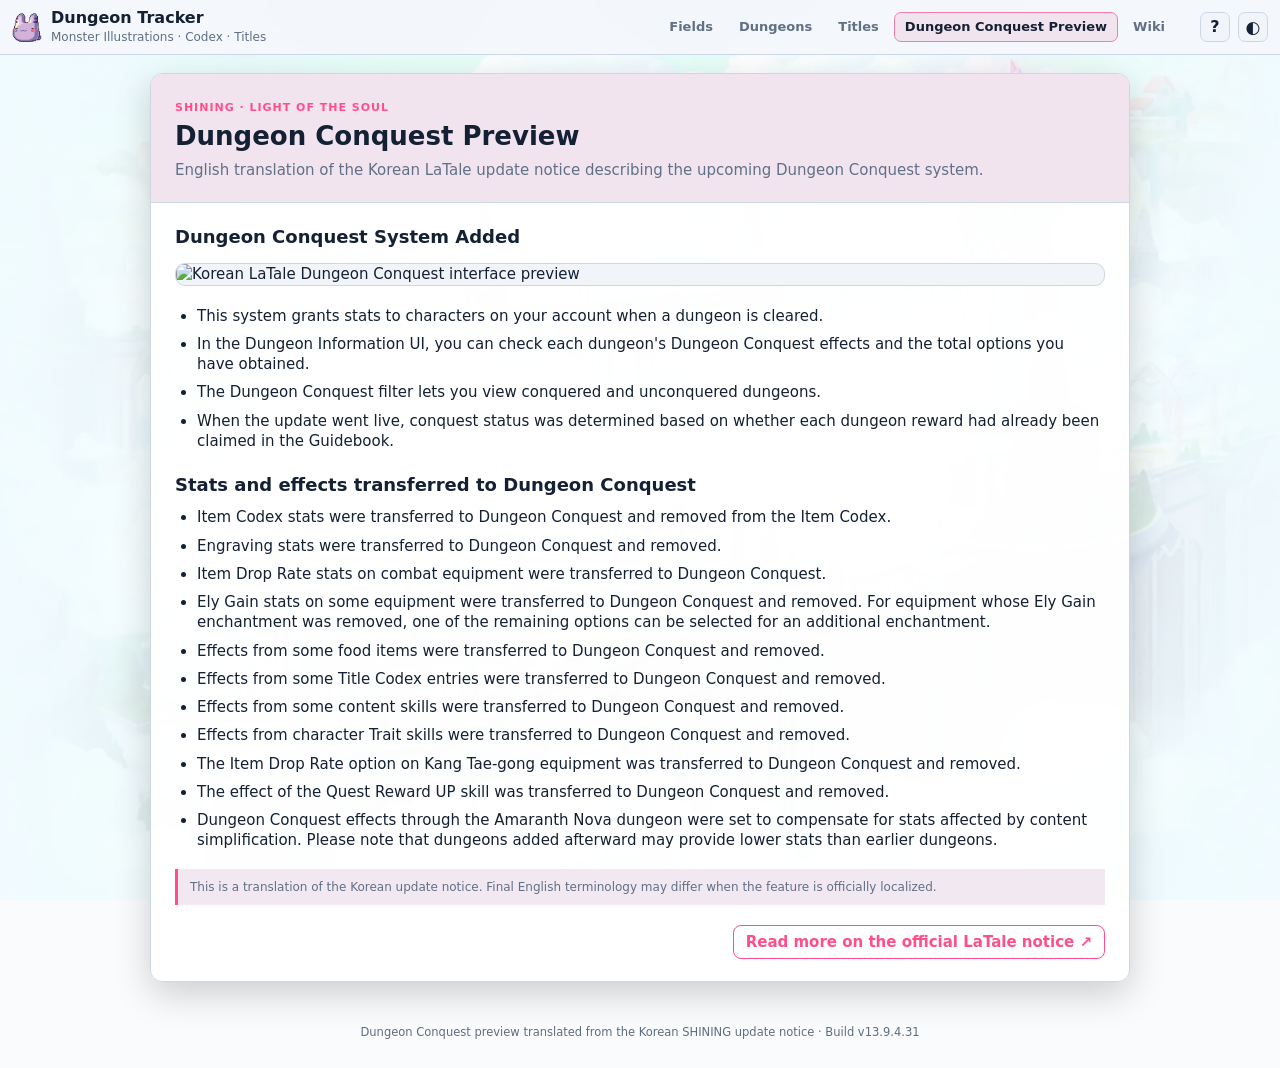
==== commit 70ede9fd: "Update conquest-preview.html" ====
--- a/conquest-preview.html
+++ b/conquest-preview.html
@@ -27,7 +27,7 @@
           <li>This system grants stats to characters on your account when a dungeon is cleared.</li>
           <li>In the Dungeon Information UI, you can check each dungeon's Dungeon Conquest effects and the total options you have obtained.</li>
           <li>The Dungeon Conquest filter lets you view conquered and unconquered dungeons.</li>
-          <li>When the June 24 update was applied, conquest status was determined based on whether each dungeon reward had already been claimed in the Guidebook.</li>
+          <li>When the update went live, conquest status was determined based on whether each dungeon reward had already been claimed in the Guidebook.</li>
         </ul>
         <h2>Stats and effects transferred to Dungeon Conquest</h2>
         <ul>
@@ -63,4 +63,4 @@
   <footer class="shell footer">Dungeon Conquest preview translated from the Korean SHINING update notice · Build v13.9.4.31</footer>
   <script src="assets/conquest-preview.js?v=13.9.4.31"></script>
 </body>
-</html>+</html>
